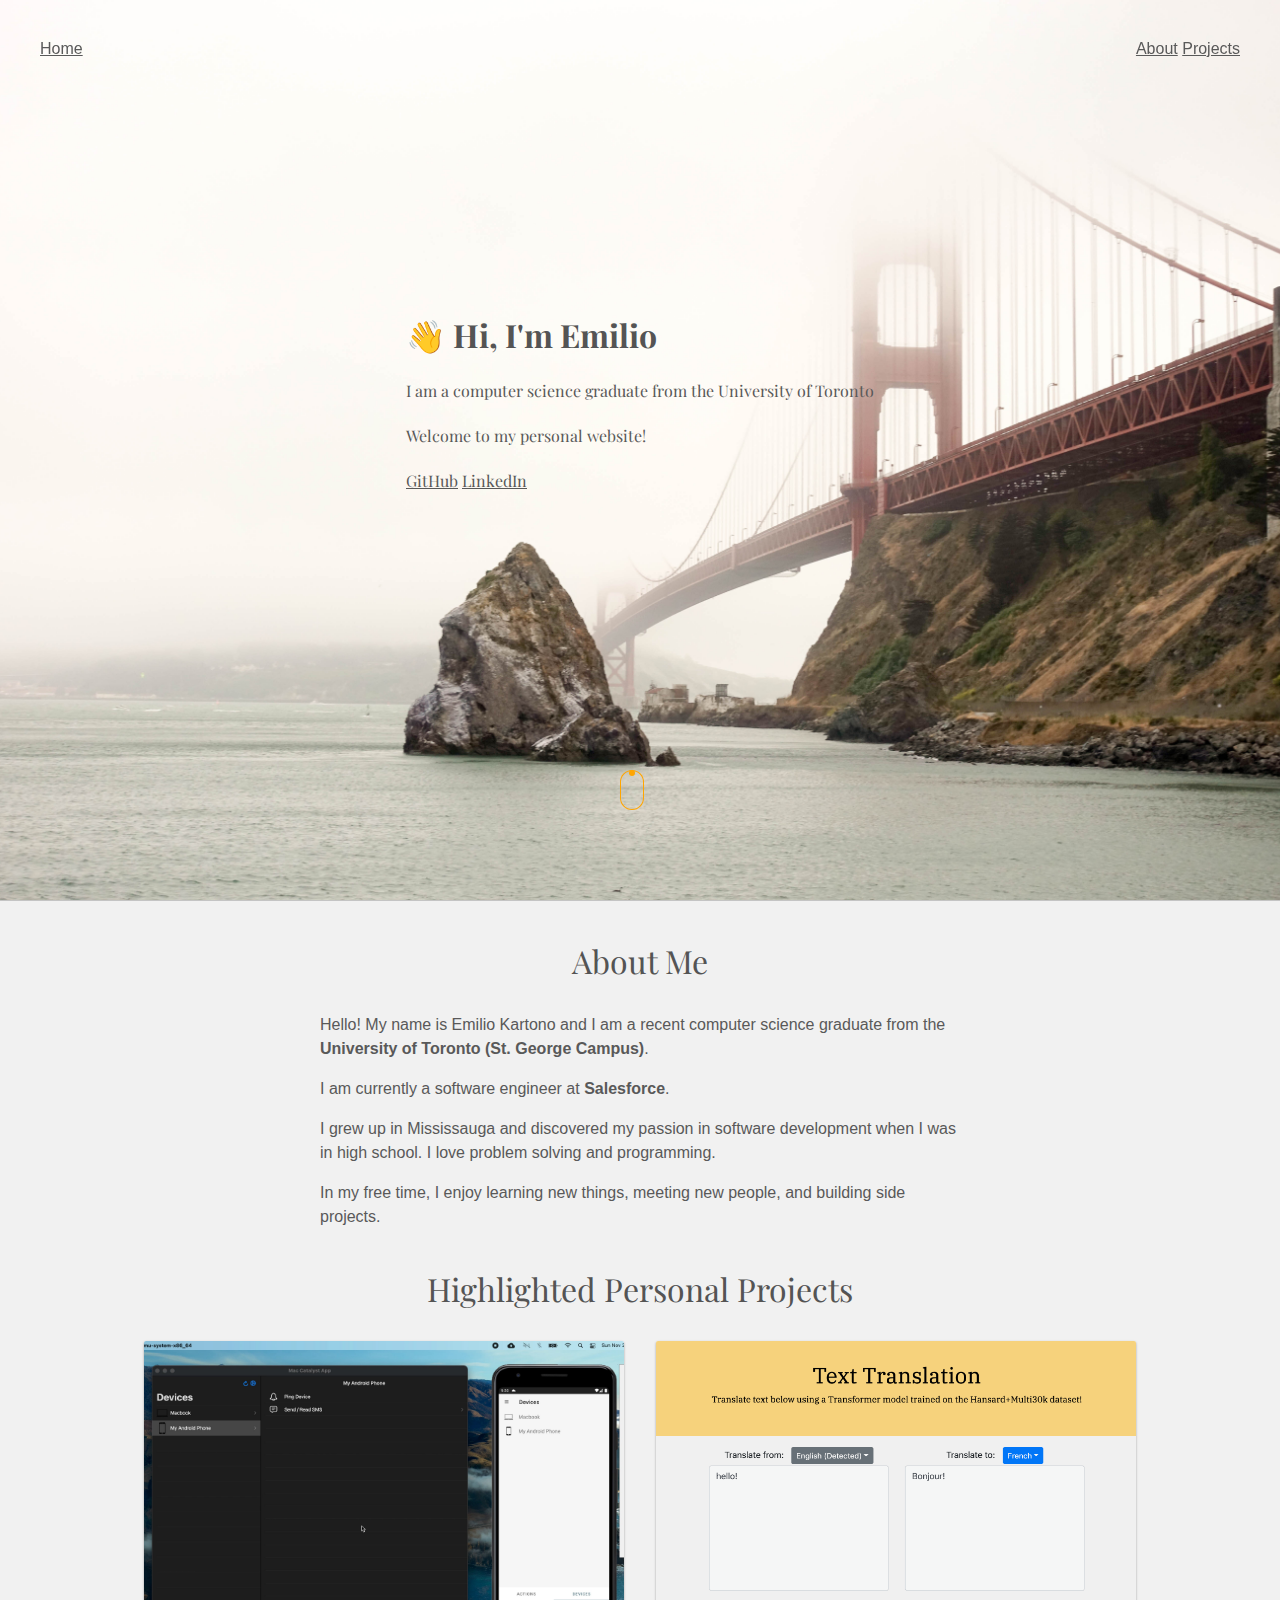
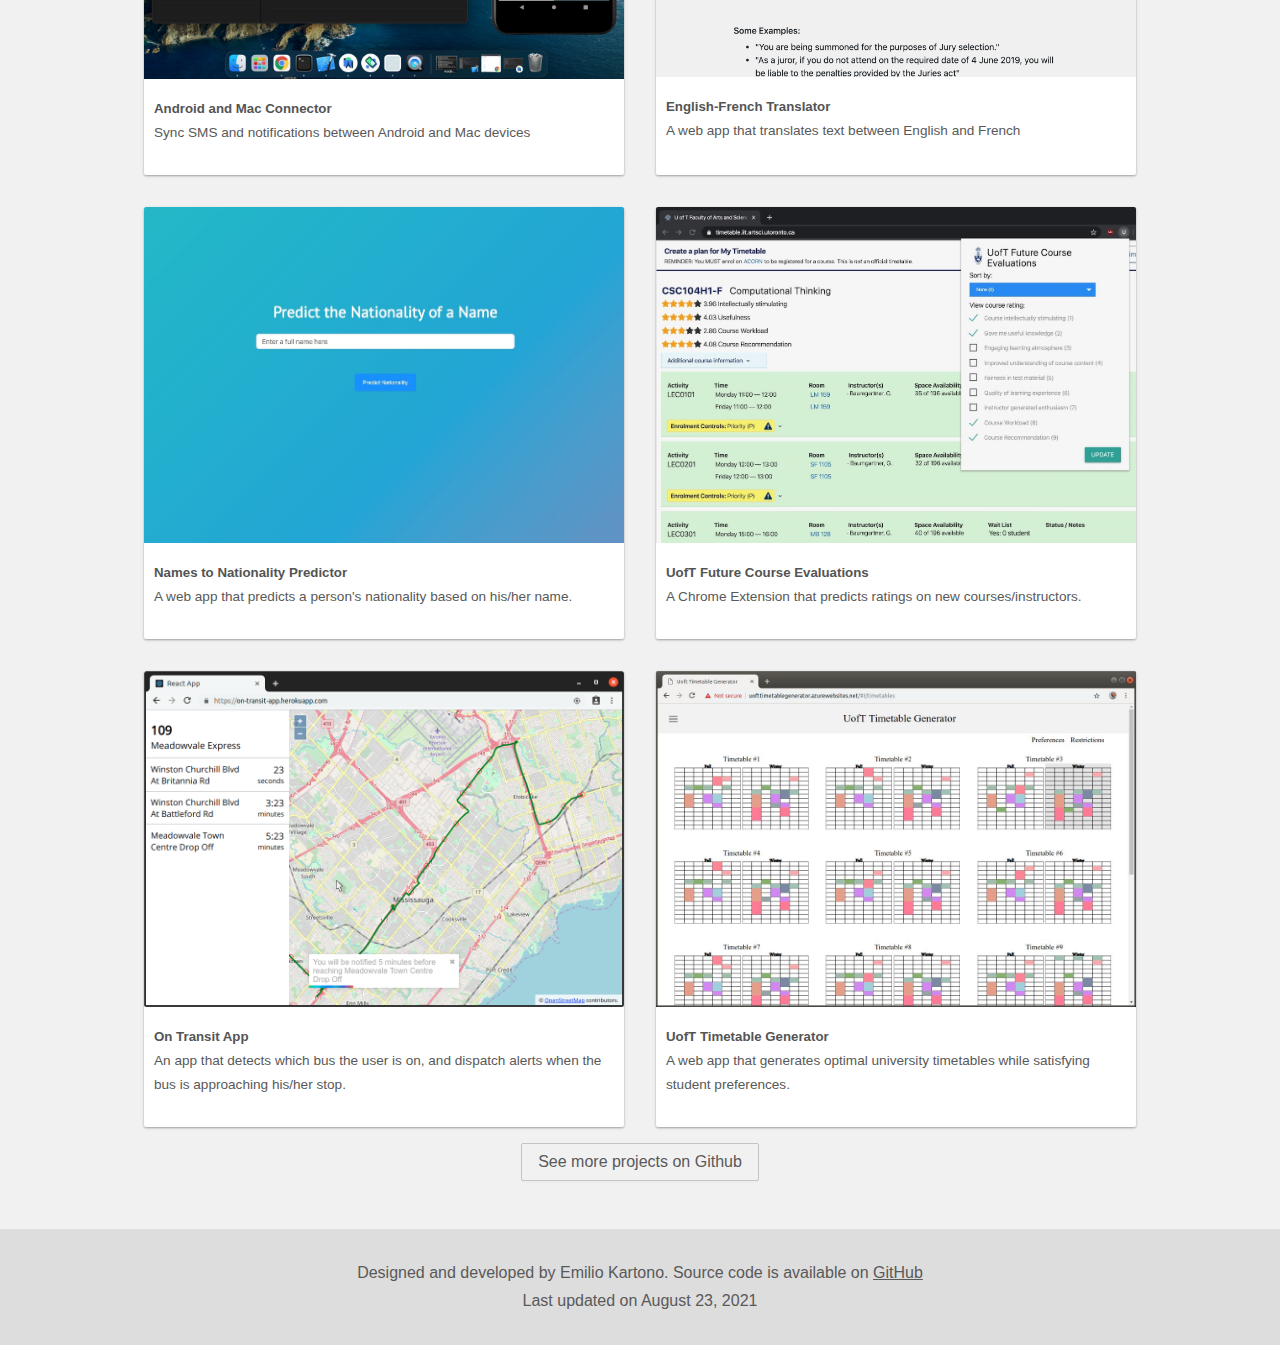
==== src/index.html @ 2633728e "feat: initial commit" ====
<!DOCTYPE html>
<html lang="en">

<head>
  <meta charset="utf-8" />
  <meta http-equiv="X-UA-Compatible" content="IE=edge">
  <meta name="viewport" content="width=device-width, initial-scale=1.0">
  <meta name="robots" content="noindex">

  <link rel="stylesheet" type="text/css" href="common/styles.css">
  <link rel="stylesheet" type="text/css" href="styles.css">

  <link href="https://fonts.googleapis.com/css?family=Playfair+Display:400,700&display=swap" rel="stylesheet">

  <title>Emilio Kartono's Portfolio</title>
</head>

<body>
  <div class="global-header">
    <div class="global-header__contents">
      <a id="global-header__home-button" href="#">Home</a>
      <div>
        <a id="global-header__about-button" href="#about">About</a>
        <a id="global-header__projects-button" href="#projects">Projects</a>
      </div>
    </div>
  </div>
  <div id='intro' class='intro'>
    <div id='intro__content' class='intro__content'>
      <h1>👋 Hi, I'm Emilio</h1>
      <p>I am a computer science graduate from the University of Toronto</p>
      <p>Welcome to my personal website!</p>
      <div>
        <a href="https://github.com/EKarton">GitHub</a>
        <a href="https://linkedin.com/in/emiliokartono">LinkedIn</a>
      </div>
    </div>
    <a id="scroll-button" class="scroll-icon" href="#about"></a>
  </div>

  <div id="about" class="section section--about-me">
    <h1 class="section__title">About Me</h1>
    <p>
      Hello! My name is Emilio Kartono and I am a recent computer science graduate from the <b> University of
        Toronto
        (St. George Campus)</b>.
    </p>
    <p>I am currently a software engineer at <b>Salesforce</b>.</p>
    <p>
      I grew up in Mississauga and discovered my passion in software development when I was in high school. I love
      problem solving and programming.
    </p>
    <p>
      In my free time, I enjoy learning new things, meeting new people, and building side projects.
    </p>
  </div>

  <div id="projects" class="section section--side-projects">
    <h1 class="section__title">Highlighted Personal Projects</h1>
    <div class="side-projects">
      <a class="side-project" href="https://github.com/EKarton/Android-Mac-Connector"
        title="Android Mac Connector project">
        <img class="side-project__image" src="assets/images/android-mac-connector-demo.jpeg" />
        <div class="side-project__captions">
          <h5 class="side-project__title">Android and Mac Connector</h5>
          <p class="side-project__description">Sync SMS and notifications between Android and Mac devices</p>
        </div>
      </a>

      <a class="side-project" href="https://github.com/EKarton/English-French-Translator"
        title="English French Translator project">
        <img class="side-project__image" src="assets/images/english-french-translator.png" />
        <div class="side-project__captions">
          <h5 class="side-project__title">English-French Translator</h5>
          <p class="side-project__description">A web app that translates text between English and French</p>
        </div>
      </a>

      <a class="side-project" href="https://github.com/EKarton/Names-To-Nationality-Predictor"
        title="Names to Nationality Predictor">
        <img class="side-project__image" src="assets/images/names-to-nationality-predicter.jpeg" />
        <div class="side-project__captions">
          <h5 class="side-project__title">Names to Nationality Predictor</h5>
          <p class="side-project__description">
            A web app that predicts a person's nationality based on his/her name.
          </p>
        </div>
      </a>

      <a class="side-project" href="https://github.com/EKarton/UofT-Future-Course-Evaluations"
        title="UofT Future Course Evaluations">
        <img class="side-project__image" src="assets/images/uoft-future-course-eval.jpg" />
        <div class="side-project__captions">
          <h5 class="side-project__title">UofT Future Course Evaluations</h5>
          <p class="side-project__description">
            A Chrome Extension that predicts ratings on new courses/instructors.
          </p>
        </div>
      </a>

      <a class="side-project" href="https://github.com/EKarton/On-Transit-App" title="On Transit App">
        <img class="side-project__image" src="assets/images/on-transit-app-icon.png" />
        <div class="side-project__captions">
          <h5 class="side-project__title">On Transit App</h5>
          <p class="side-project__description">
            An app that detects which bus the user is on, and dispatch alerts when the bus is approaching
            his/her stop.
          </p>
        </div>
      </a>

      <a class="side-project" href="https://github.com/EKarton/UofT-Timetable-Generator"
        title="UofT Timetable Generator">
        <img class=" side-project__image" src="assets/images/uoft-timetable-icon.jpg" />
        <div class="side-project__captions">
          <h5 class="side-project__title">UofT Timetable Generator</h5>
          <p class="side-project__description">
            A web app that generates optimal university timetables while satisfying student preferences.
          </p>
        </div>
      </a>
    </div>

    <a class="button" href="https://github.com/EKarton">See more projects on Github</a>
  </div>

  <footer id='footer'>
    <p>
      Designed and developed by Emilio Kartono. Source code is available on
      <a href="https://github.com/EKarton/ekarton.github.io" title="Webpage source code">GitHub</a>
    </p>
    <p>Last updated on August 23, 2021</p>
  </footer>

  <!-- Import all JS files here (for faster load times) -->
  <script src="main.js"></script>

</body>

</html>
---- src/common/styles.css ----
html, body {
  width: 100%;
  height: 100%;
}

body {
  font-family: sans-serif;
  margin: 0;
  background-color: #f1f1f1;
}

h1, h2, h3, h4, h5, h6 {
  color: #545454;
  margin: 0;
  display: inline-block;
}

p, li, a {
  color: #595959;
  margin: 0;
}
---- src/styles.css ----
.global-header {
  position: fixed;
  width: 100vw;
  z-index: 9999;
}

.global-header__contents {
  display: flex;
  justify-content: space-between;
  background-color: transparent;
  padding: 2.5rem 2.5rem 2.5rem 2.5rem;
  transition: all 100ms ease-in-out;
}

.global-header__contents--minimized {
  background-color: white;
  padding-top: 1rem;
  padding-bottom: 1rem;
  box-shadow: 0 2px 4px #f0f1f2;
}

.intro {
  width: 100vw;
  height: 100vh;
  border-bottom: 1px solid #c4c4c4;
  display: flex;
  align-items: center;
  justify-content: center;
  background: url("assets/images/background-3.jpg");
  background-repeat: no-repeat;
  background-size: cover;
  background-position: center;
}

.intro__content {
  display: flex;
  flex-direction: column;
  justify-content: space-between;
  font-family: 'Playfair Display', serif;
  margin-bottom: 4.5rem;
}

.intro__content>* {
  margin-bottom: 1.5rem;
}

.scroll-icon {
  width: 1.5rem;
  height: 2.5rem;
  margin-left: -20px;
  box-shadow: inset 0 0 0 1px orange;
  border-radius: 25px;
  bottom: 10%;
  background-color: transparent;
  border: none;
  position: absolute;
  left: 50%;
}

.scroll-icon:before {
  position: absolute;
  left: 50%;
  content: '';
  width: 6px;
  height: 6px;
  background: orange;
  margin-left: -3px;
  top: 0px;
  border-radius: 4px;
  -webkit-animation-duration: 1.5s;
  animation-duration: 1.5s;
  -webkit-animation-iteration-count: infinite;
  animation-iteration-count: infinite;
  -webkit-animation-name: scroll;
  animation-name: scroll;
}

.scroll-icon:hover {
  background-color: rgba(115, 113, 113, 0.65);
  -webkit-transition: all 200ms ease-in;
  -webkit-transform: scale(1.1);
  -ms-transition: all 200ms ease-in;
  -ms-transform: scale(1.1);
  -moz-transition: all 200ms ease-in;
  -moz-transform: scale(1.1);
  transform: scale(1.1, 1.1);
}

@-webkit-keyframes scroll {
  0% {
    opacity: 1;
  }
  100% {
    opacity: 0;
    -webkit-transform: translateY(40px);
    transform: translateY(40px);
  }
}

@keyframes scroll {
  0% {
    opacity: 1;
  }
  100% {
    opacity: 0;
    -webkit-transform: translateY(40px);
    transform: translateY(40px);
  }
}

.section {
  margin-left: auto;
  margin-right: auto;
  line-height: 1.5rem;
  gap: 1rem;
  display: flex;
  flex-direction: column;
}

.section--about-me {
  max-width: 40rem;
}

.section--side-projects {
  max-width: 100rem;
  align-items: center;
}

.section__title {
  text-align: center;
  padding: 3rem 0 1.5rem 0;
  font-weight: 100;
  font-family: 'Playfair Display', serif;
}

.side-projects {
  display: flex;
  flex-direction: row;
  gap: 2rem;
  align-items: stretch;
  justify-content: center;
  flex-wrap: wrap;
}

.side-project {
  align-self: stretch;
  max-width: 30rem;
  width: 100%;
  border-width: 0px;
  border-color: #c4c4c4;
  border-style: solid;
  border-radius: 2px;
  box-shadow: 0 1px 3px rgb(0 0 0 / 12%), 0 1px 2px rgb(0 0 0 / 24%);
  transition: all 0.3s cubic-bezier(.25, .8, .25, 1);
  background-color: #ffffff;
  text-decoration: none;
}

.side-project:hover {
  box-shadow: 0 14px 28px rgba(0, 0, 0, 0.25), 0 10px 10px rgba(0, 0, 0, 0.22);
}

.side-project__image {
  width: 100%;
  border-top-left-radius: 2px;
  border-top-right-radius: 2px;
}

.side-project__captions {
  padding: 10px 10px 30px 10px;
}

.side-project__description {
  font-size: 0.85rem;
}

.button {
  padding: 0.375rem 1rem;
  text-decoration: none;
  border: 1px solid #c4c4c4;
  border-radius: 2px;
  box-shadow: 0 2px #00000004;
}

.button:hover {
  color: orange;
  border-color: orange;
  background: #fff;
}

#footer {
  margin-top: 3rem;
  text-align: center;
  padding-top: 35px;
  padding-bottom: 25px;
  background-color: #dddddd;
}

#footer>p {
  padding-bottom: 10px;
}
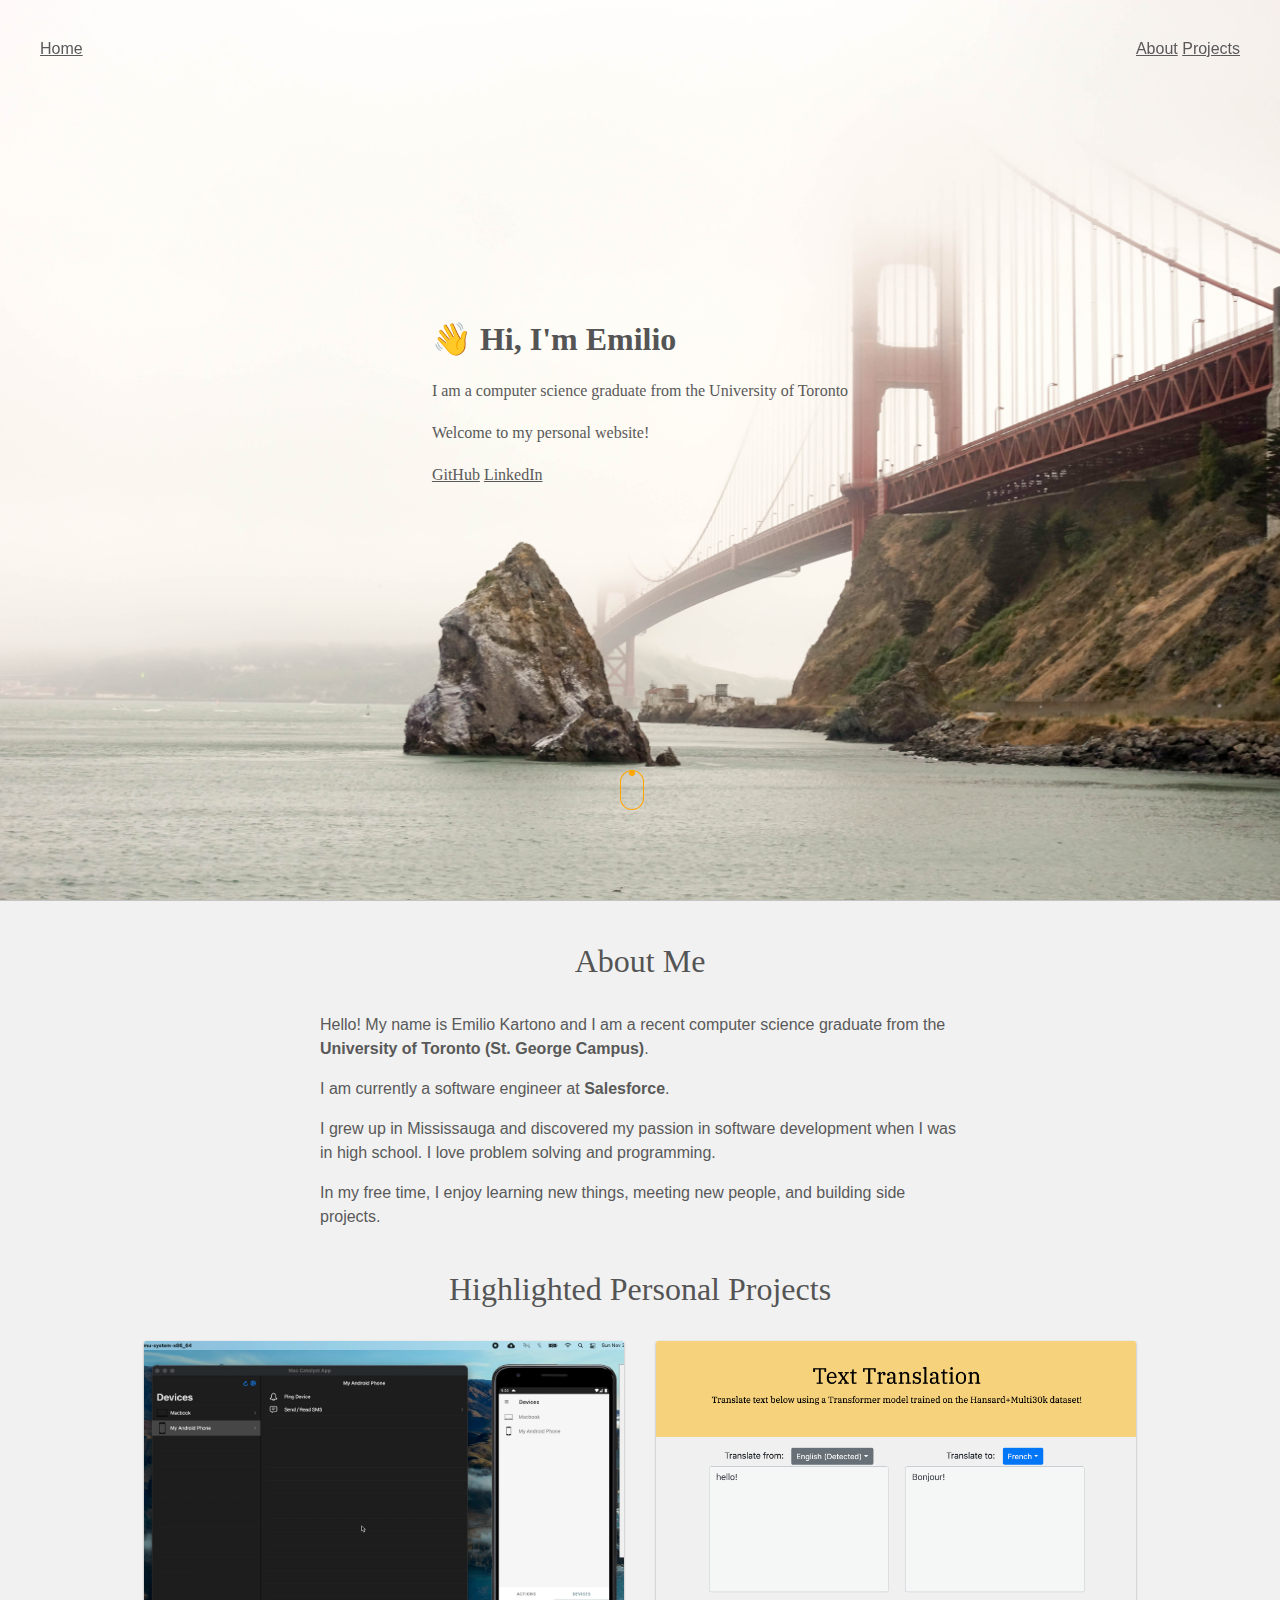
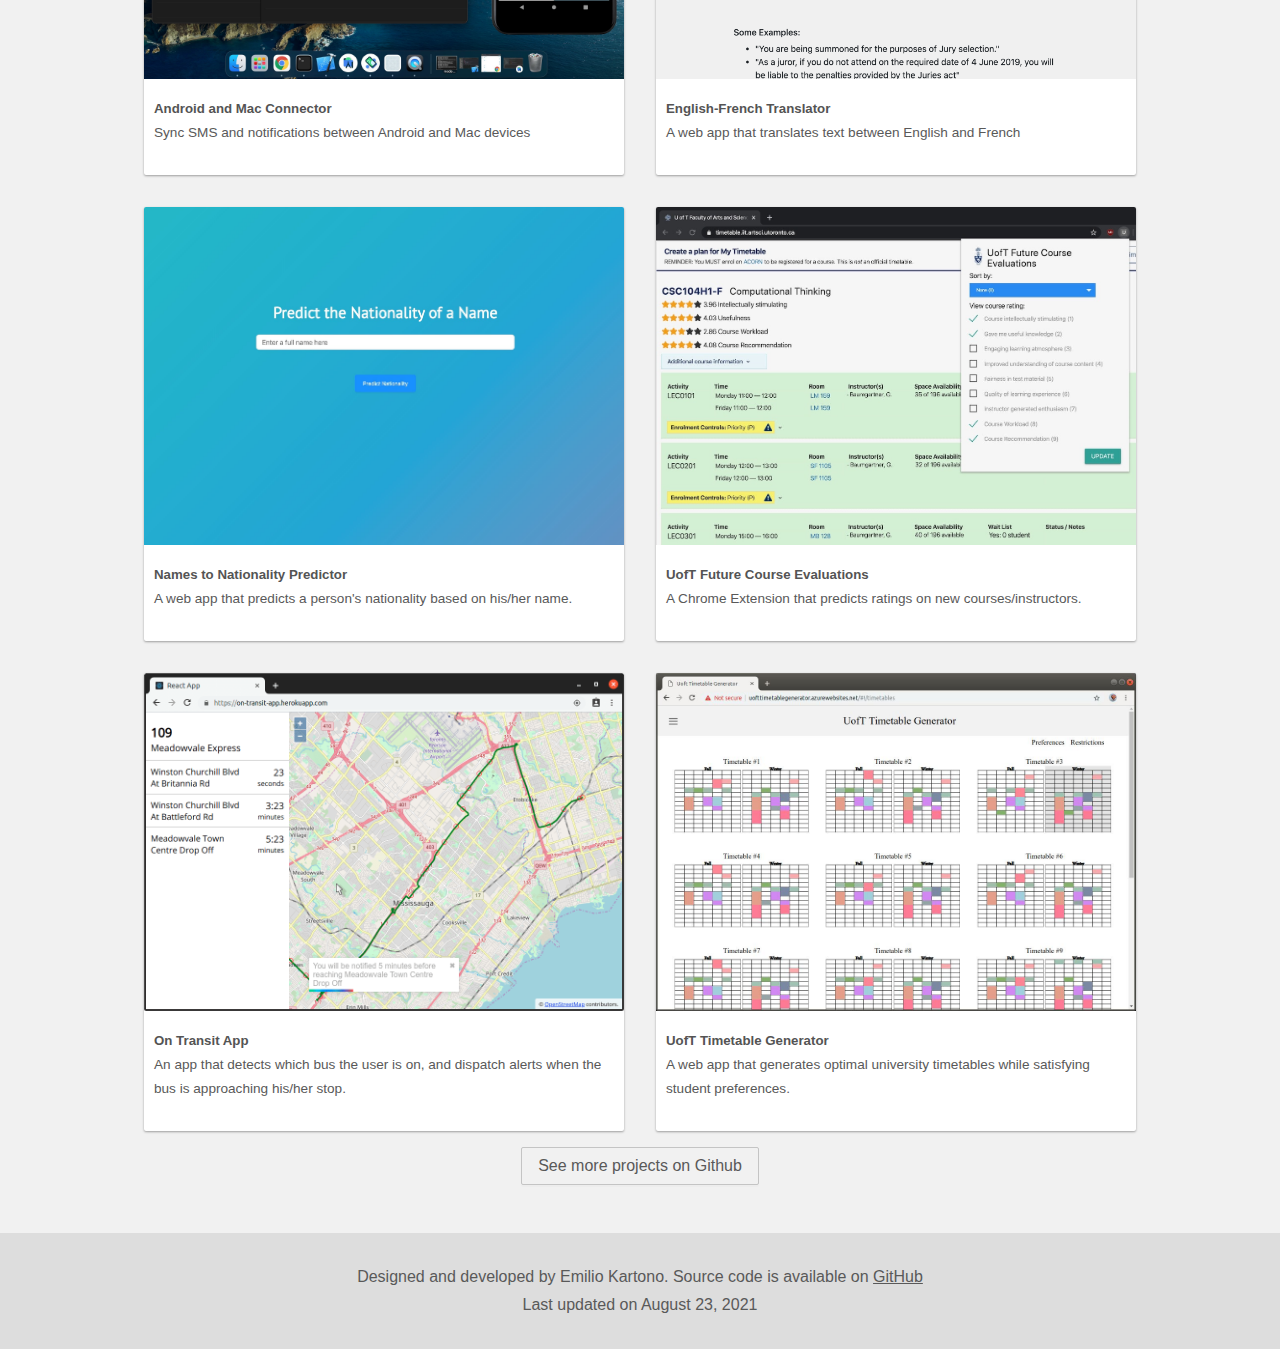
==== commit 9b62ce2a: "chore: optimize images" ====
--- a/src/index.html
+++ b/src/index.html
@@ -2,15 +2,14 @@
 <html lang="en">
 
 <head>
-  <meta charset="utf-8" />
-  <meta http-equiv="X-UA-Compatible" content="IE=edge">
+  <meta charset="utf-8">
   <meta name="viewport" content="width=device-width, initial-scale=1.0">
   <meta name="robots" content="noindex">
 
   <link rel="stylesheet" type="text/css" href="common/styles.css">
   <link rel="stylesheet" type="text/css" href="styles.css">
 
-  <link href="https://fonts.googleapis.com/css?family=Playfair+Display:400,700&display=swap" rel="stylesheet">
+  <!-- <link href="https://fonts.googleapis.com/css?family=Playfair+Display:400,700&display=swap" rel="stylesheet"> -->
 
   <title>Emilio Kartono's Portfolio</title>
 </head>
@@ -18,10 +17,10 @@
 <body>
   <div class="global-header">
     <div class="global-header__contents">
-      <a id="global-header__home-button" href="#">Home</a>
+      <a id="global-header__home-button" href="#" title="Go back to home">Home</a>
       <div>
-        <a id="global-header__about-button" href="#about">About</a>
-        <a id="global-header__projects-button" href="#projects">Projects</a>
+        <a id="global-header__about-button" href="#about" title="See about section">About</a>
+        <a id="global-header__projects-button" href="#projects" title="See projects section">Projects</a>
       </div>
     </div>
   </div>
@@ -35,7 +34,7 @@
         <a href="https://linkedin.com/in/emiliokartono">LinkedIn</a>
       </div>
     </div>
-    <a id="scroll-button" class="scroll-icon" href="#about"></a>
+    <a id="scroll-button" class="scroll-icon" href="#about" title="Go to about section"></a>
   </div>
 
   <div id="about" class="section section--about-me">
@@ -60,7 +59,8 @@
     <div class="side-projects">
       <a class="side-project" href="https://github.com/EKarton/Android-Mac-Connector"
         title="Android Mac Connector project">
-        <img class="side-project__image" src="assets/images/android-mac-connector-demo.jpeg" />
+        <img class="side-project__image" width="480" height="338" src="assets/images/android-mac-connector-demo.jpeg"
+          title="Android Mac Connector" />
         <div class="side-project__captions">
           <h5 class="side-project__title">Android and Mac Connector</h5>
           <p class="side-project__description">Sync SMS and notifications between Android and Mac devices</p>
@@ -69,8 +69,9 @@
 
       <a class="side-project" href="https://github.com/EKarton/English-French-Translator"
         title="English French Translator project">
-        <img class="side-project__image" src="assets/images/english-french-translator.png" />
-        <div class="side-project__captions">
+        <img class="side-project__image" width="480" height="338" src="assets/images/english-french-translator.png"
+          title="English French translator" />
+        <div class=" side-project__captions">
           <h5 class="side-project__title">English-French Translator</h5>
           <p class="side-project__description">A web app that translates text between English and French</p>
         </div>
@@ -78,7 +79,8 @@
 
       <a class="side-project" href="https://github.com/EKarton/Names-To-Nationality-Predictor"
         title="Names to Nationality Predictor">
-        <img class="side-project__image" src="assets/images/names-to-nationality-predicter.jpeg" />
+        <img class="side-project__image" width="480" height="338"
+          src="assets/images/names-to-nationality-predicter.jpeg" title="Names to nationality predicter" />
         <div class="side-project__captions">
           <h5 class="side-project__title">Names to Nationality Predictor</h5>
           <p class="side-project__description">
@@ -89,7 +91,8 @@
 
       <a class="side-project" href="https://github.com/EKarton/UofT-Future-Course-Evaluations"
         title="UofT Future Course Evaluations">
-        <img class="side-project__image" src="assets/images/uoft-future-course-eval.jpg" />
+        <img class="side-project__image" width="480" height="338" src="assets/images/uoft-future-course-eval.jpg"
+          title="UofT Future Course Evaluations" />
         <div class="side-project__captions">
           <h5 class="side-project__title">UofT Future Course Evaluations</h5>
           <p class="side-project__description">
@@ -99,7 +102,8 @@
       </a>
 
       <a class="side-project" href="https://github.com/EKarton/On-Transit-App" title="On Transit App">
-        <img class="side-project__image" src="assets/images/on-transit-app-icon.png" />
+        <img class="side-project__image" width="480" height="338" src="assets/images/on-transit-app-icon.png"
+          title="On Transit App" />
         <div class="side-project__captions">
           <h5 class="side-project__title">On Transit App</h5>
           <p class="side-project__description">
@@ -111,7 +115,8 @@
 
       <a class="side-project" href="https://github.com/EKarton/UofT-Timetable-Generator"
         title="UofT Timetable Generator">
-        <img class=" side-project__image" src="assets/images/uoft-timetable-icon.jpg" />
+        <img class=" side-project__image" width="480" height="338" src="assets/images/uoft-timetable-icon.jpg"
+          title="UofT Timetable Generator" />
         <div class="side-project__captions">
           <h5 class="side-project__title">UofT Timetable Generator</h5>
           <p class="side-project__description">
--- a/src/styles.css
+++ b/src/styles.css
@@ -143,7 +143,6 @@
 }
 
 .side-project {
-  align-self: stretch;
   max-width: 30rem;
   width: 100%;
   border-width: 0px;
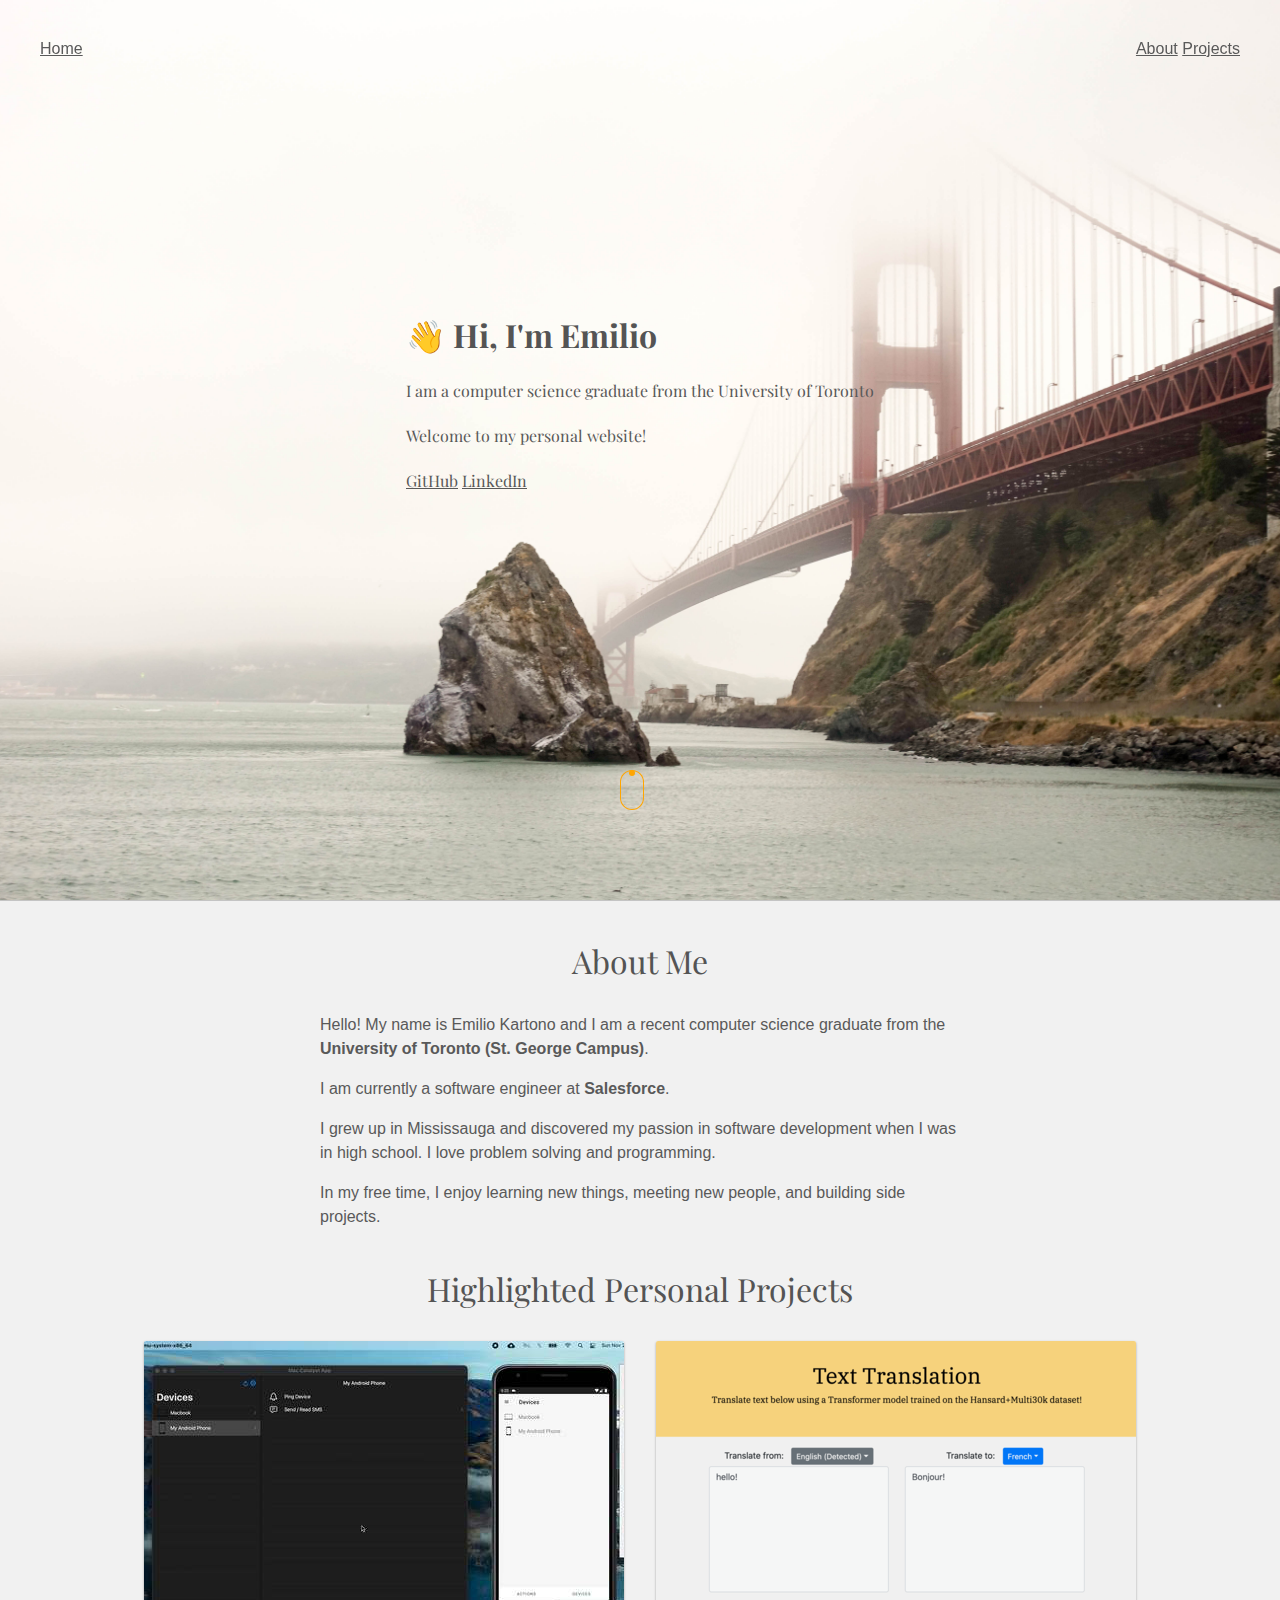
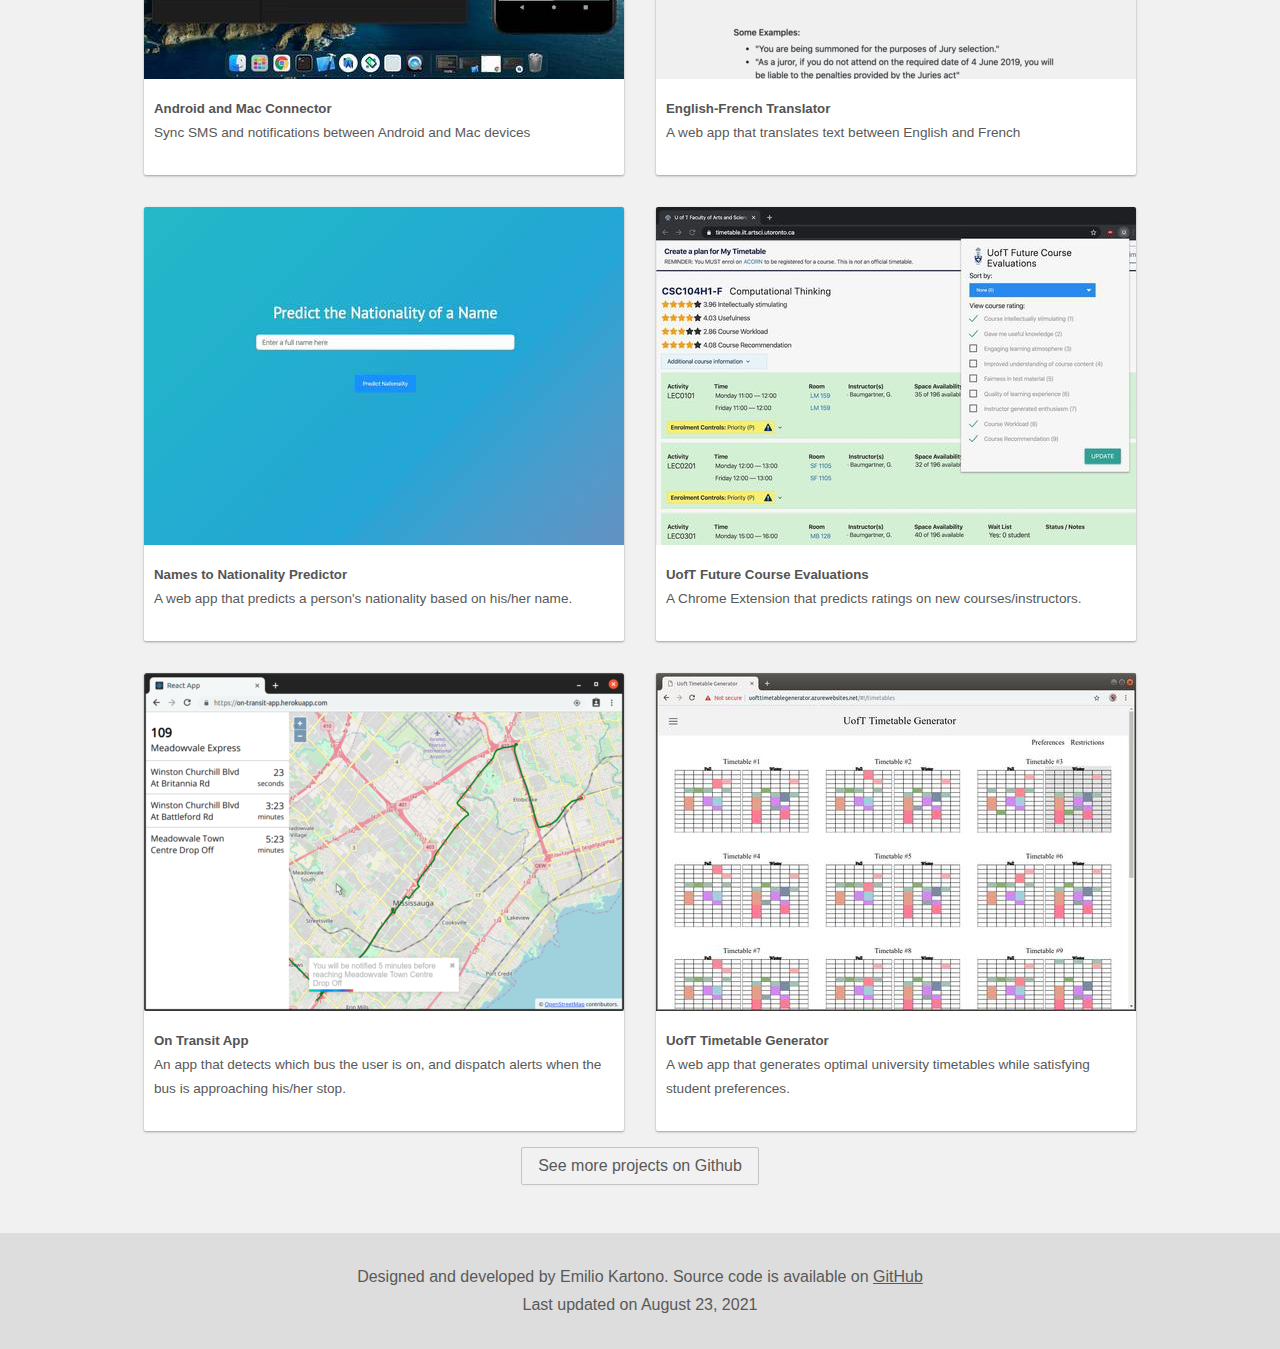
==== commit 330eacbe: "fix: optimized images even more" ====
--- a/src/index.html
+++ b/src/index.html
@@ -9,7 +9,8 @@
   <link rel="stylesheet" type="text/css" href="common/styles.css">
   <link rel="stylesheet" type="text/css" href="styles.css">
 
-  <!-- <link href="https://fonts.googleapis.com/css?family=Playfair+Display:400,700&display=swap" rel="stylesheet"> -->
+  <link href="https://fonts.googleapis.com/css?family=Playfair+Display:400,700&display=swap" rel="stylesheet"
+    rel="preload" as="style">
 
   <title>Emilio Kartono's Portfolio</title>
 </head>
@@ -59,7 +60,7 @@
     <div class="side-projects">
       <a class="side-project" href="https://github.com/EKarton/Android-Mac-Connector"
         title="Android Mac Connector project">
-        <img class="side-project__image" width="480" height="338" src="assets/images/android-mac-connector-demo.jpeg"
+        <img class="side-project__image" width="480" height="338" src="assets/images/android-mac-connector-demo.png"
           title="Android Mac Connector" />
         <div class="side-project__captions">
           <h5 class="side-project__title">Android and Mac Connector</h5>
@@ -79,8 +80,8 @@
 
       <a class="side-project" href="https://github.com/EKarton/Names-To-Nationality-Predictor"
         title="Names to Nationality Predictor">
-        <img class="side-project__image" width="480" height="338"
-          src="assets/images/names-to-nationality-predicter.jpeg" title="Names to nationality predicter" />
+        <img class="side-project__image" width="480" height="338" src="assets/images/names-to-nationality-predicter.png"
+          title="Names to nationality predicter" />
         <div class="side-project__captions">
           <h5 class="side-project__title">Names to Nationality Predictor</h5>
           <p class="side-project__description">
@@ -91,7 +92,7 @@
 
       <a class="side-project" href="https://github.com/EKarton/UofT-Future-Course-Evaluations"
         title="UofT Future Course Evaluations">
-        <img class="side-project__image" width="480" height="338" src="assets/images/uoft-future-course-eval.jpg"
+        <img class="side-project__image" width="480" height="338" src="assets/images/uoft-future-course-eval.png"
           title="UofT Future Course Evaluations" />
         <div class="side-project__captions">
           <h5 class="side-project__title">UofT Future Course Evaluations</h5>
@@ -115,7 +116,7 @@
 
       <a class="side-project" href="https://github.com/EKarton/UofT-Timetable-Generator"
         title="UofT Timetable Generator">
-        <img class=" side-project__image" width="480" height="338" src="assets/images/uoft-timetable-icon.jpg"
+        <img class=" side-project__image" width="480" height="338" src="assets/images/uoft-timetable-icon.png"
           title="UofT Timetable Generator" />
         <div class="side-project__captions">
           <h5 class="side-project__title">UofT Timetable Generator</h5>
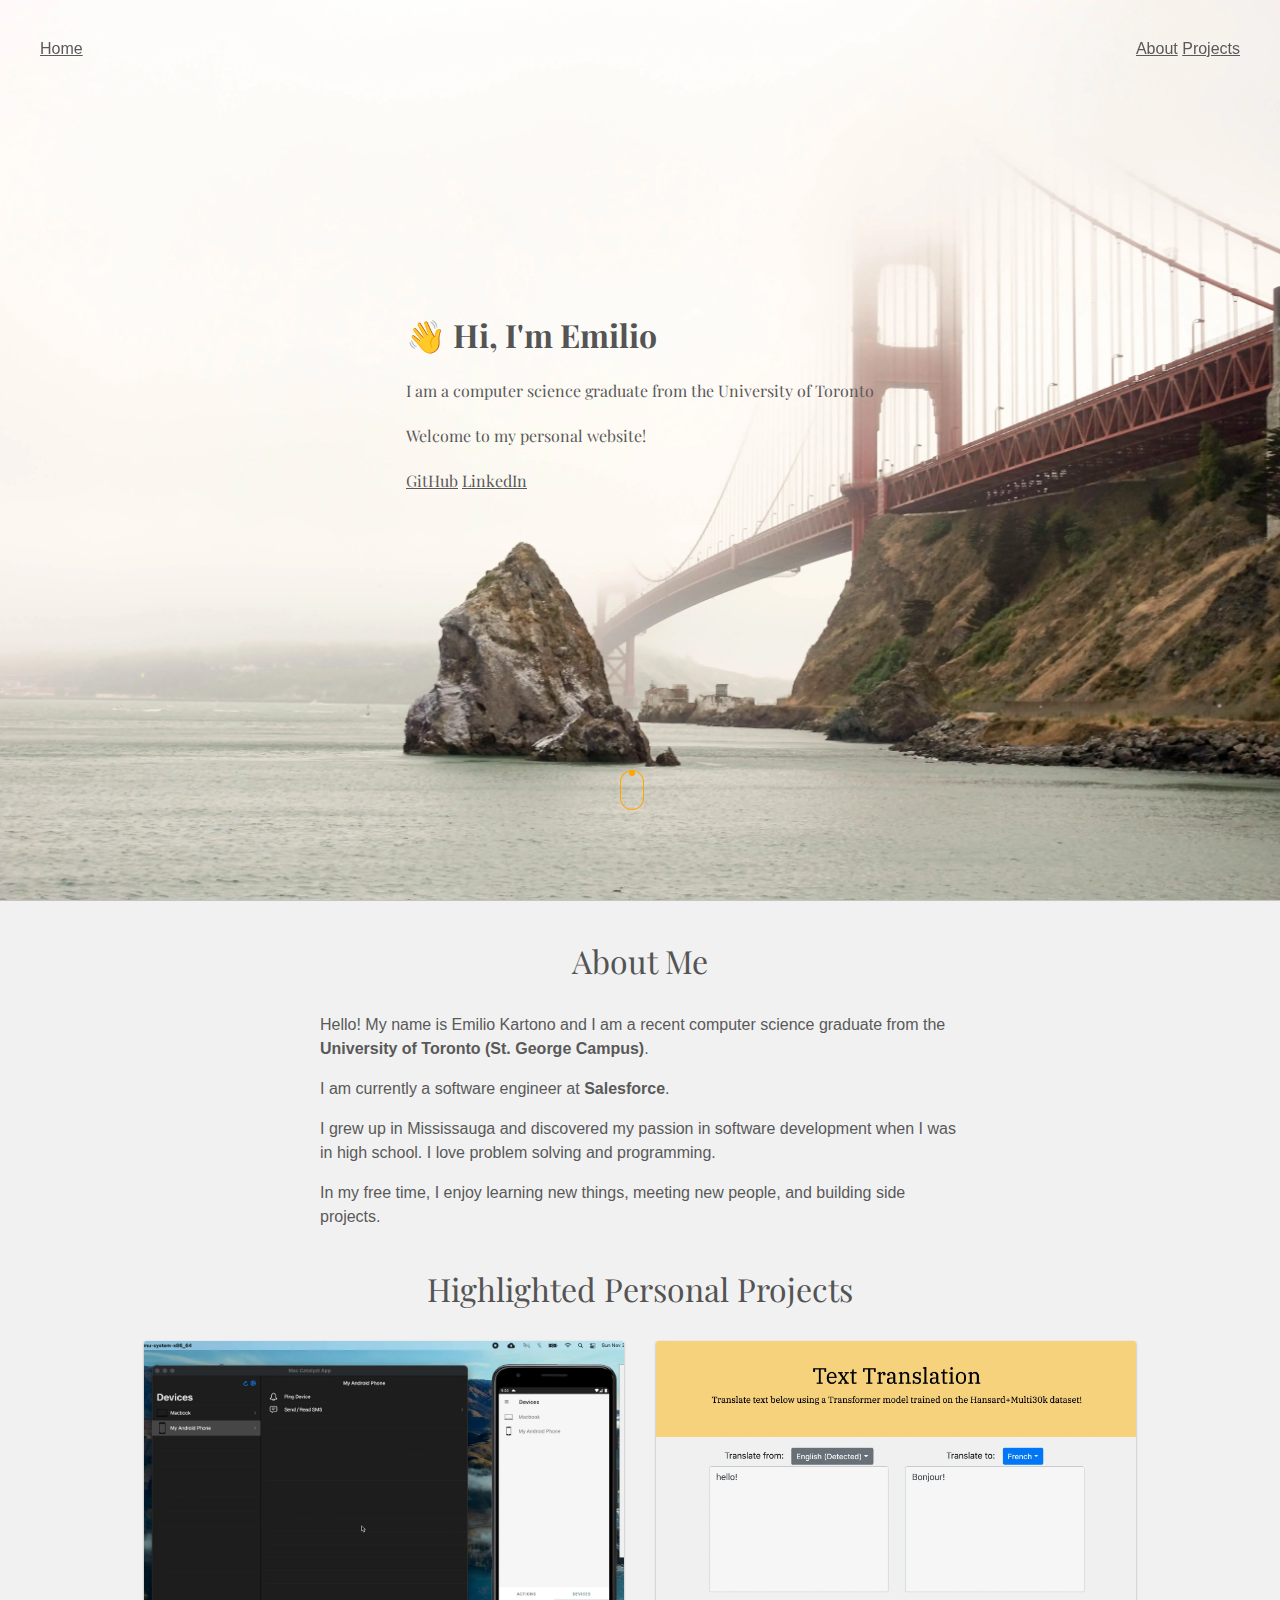
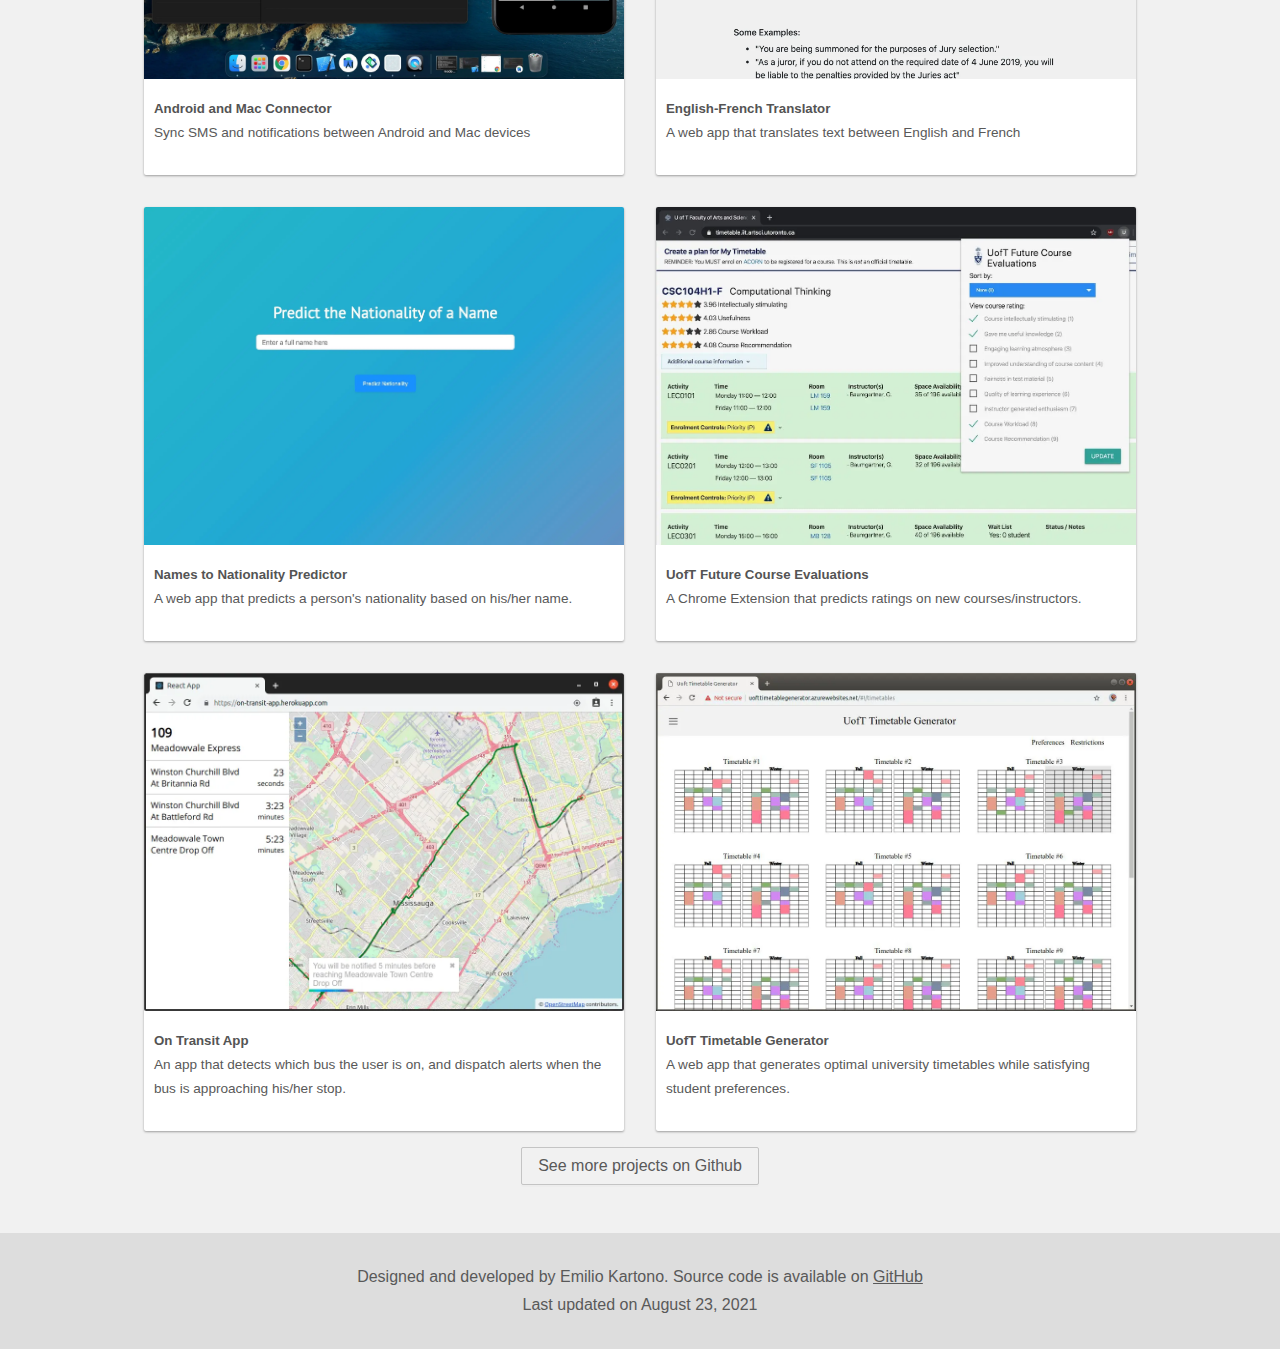
==== commit 663a7129: "fix: optimized images even more" ====
--- a/src/index.html
+++ b/src/index.html
@@ -13,6 +13,8 @@
     rel="preload" as="style">
 
   <title>Emilio Kartono's Portfolio</title>
+  <meta name="description"
+    content="A website containing a portfolio of my projects, made in Vanilla JS without any frameworks">
 </head>
 
 <body>
@@ -60,7 +62,7 @@
     <div class="side-projects">
       <a class="side-project" href="https://github.com/EKarton/Android-Mac-Connector"
         title="Android Mac Connector project">
-        <img class="side-project__image" width="480" height="338" src="assets/images/android-mac-connector-demo.png"
+        <img class="side-project__image" width="480" height="338" src="assets/images/optimized/android-mac-connector-demo.webp"
           title="Android Mac Connector" />
         <div class="side-project__captions">
           <h5 class="side-project__title">Android and Mac Connector</h5>
@@ -70,7 +72,7 @@
 
       <a class="side-project" href="https://github.com/EKarton/English-French-Translator"
         title="English French Translator project">
-        <img class="side-project__image" width="480" height="338" src="assets/images/english-french-translator.png"
+        <img class="side-project__image" width="480" height="338" src="assets/images/optimized/english-french-translator.webp"
           title="English French translator" />
         <div class=" side-project__captions">
           <h5 class="side-project__title">English-French Translator</h5>
@@ -80,7 +82,7 @@
 
       <a class="side-project" href="https://github.com/EKarton/Names-To-Nationality-Predictor"
         title="Names to Nationality Predictor">
-        <img class="side-project__image" width="480" height="338" src="assets/images/names-to-nationality-predicter.png"
+        <img class="side-project__image" width="480" height="338" src="assets/images/optimized/names-to-nationality-predicter.webp"
           title="Names to nationality predicter" />
         <div class="side-project__captions">
           <h5 class="side-project__title">Names to Nationality Predictor</h5>
@@ -92,7 +94,7 @@
 
       <a class="side-project" href="https://github.com/EKarton/UofT-Future-Course-Evaluations"
         title="UofT Future Course Evaluations">
-        <img class="side-project__image" width="480" height="338" src="assets/images/uoft-future-course-eval.png"
+        <img class="side-project__image" width="480" height="338" src="assets/images/optimized/uoft-future-course-eval.webp"
           title="UofT Future Course Evaluations" />
         <div class="side-project__captions">
           <h5 class="side-project__title">UofT Future Course Evaluations</h5>
@@ -103,7 +105,7 @@
       </a>
 
       <a class="side-project" href="https://github.com/EKarton/On-Transit-App" title="On Transit App">
-        <img class="side-project__image" width="480" height="338" src="assets/images/on-transit-app-icon.png"
+        <img class="side-project__image" width="480" height="338" src="assets/images/optimized/on-transit-app-icon.webp"
           title="On Transit App" />
         <div class="side-project__captions">
           <h5 class="side-project__title">On Transit App</h5>
@@ -116,7 +118,7 @@
 
       <a class="side-project" href="https://github.com/EKarton/UofT-Timetable-Generator"
         title="UofT Timetable Generator">
-        <img class=" side-project__image" width="480" height="338" src="assets/images/uoft-timetable-icon.png"
+        <img class=" side-project__image" width="480" height="338" src="assets/images/optimized/uoft-timetable-icon.webp"
           title="UofT Timetable Generator" />
         <div class="side-project__captions">
           <h5 class="side-project__title">UofT Timetable Generator</h5>
--- a/src/styles.css
+++ b/src/styles.css
@@ -26,7 +26,7 @@
   display: flex;
   align-items: center;
   justify-content: center;
-  background: url("assets/images/background-3.jpg");
+  background: url("assets/images/optimized/background-3.webp");
   background-repeat: no-repeat;
   background-size: cover;
   background-position: center;
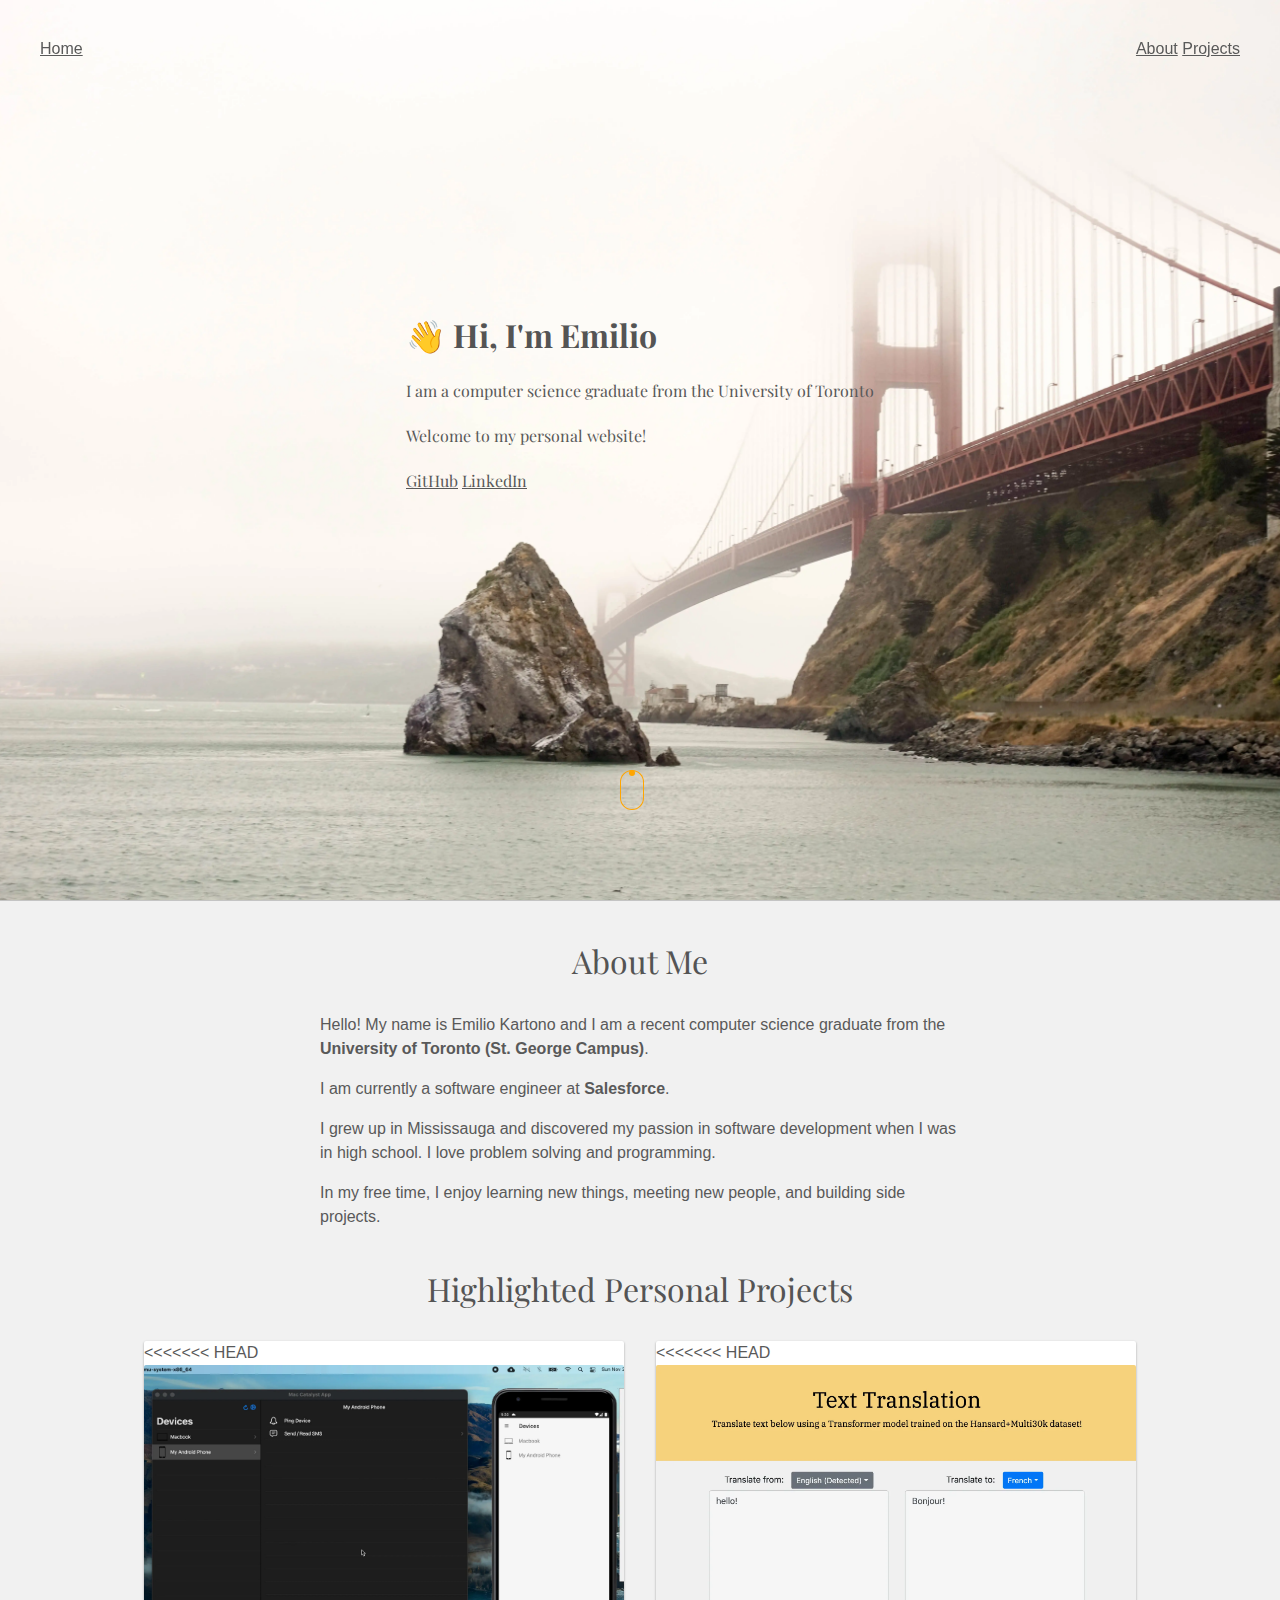
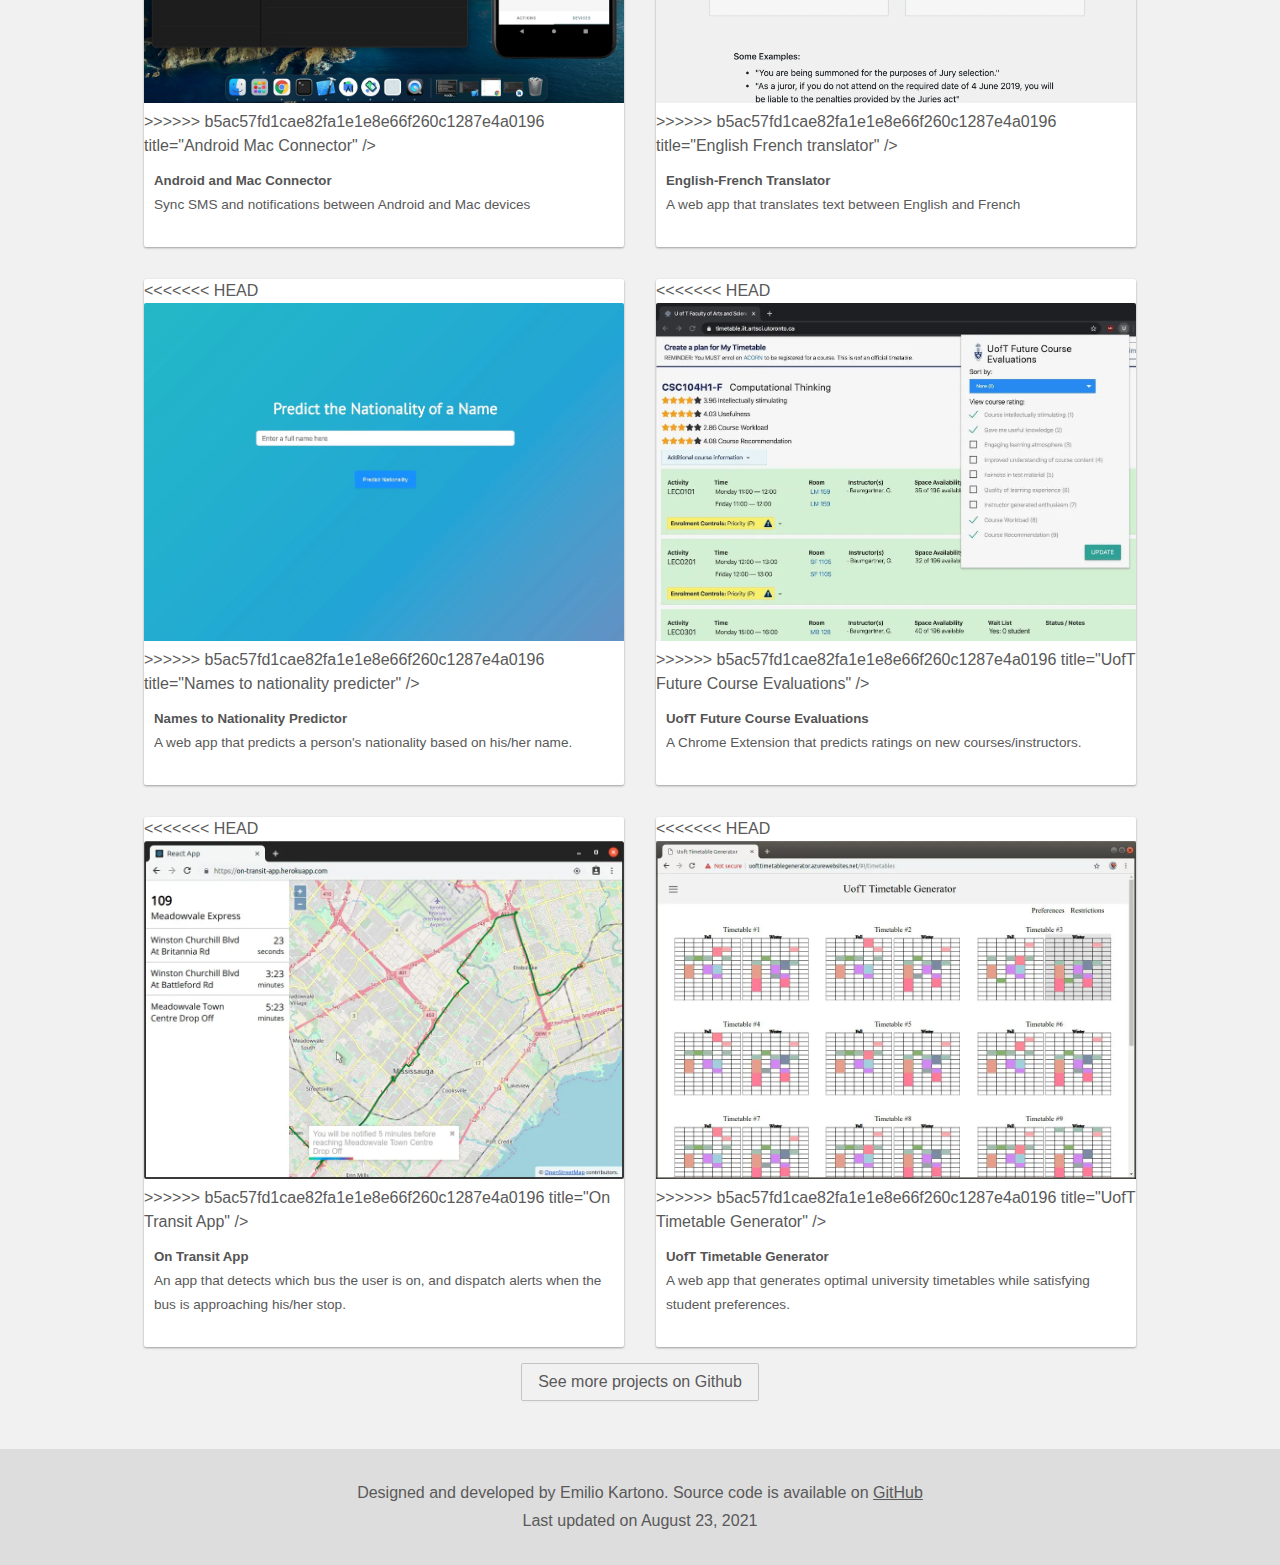
==== commit b456baf4: "fix: fix merge conflict" ====
--- a/src/index.html
+++ b/src/index.html
@@ -62,7 +62,11 @@
     <div class="side-projects">
       <a class="side-project" href="https://github.com/EKarton/Android-Mac-Connector"
         title="Android Mac Connector project">
+<<<<<<< HEAD
         <img class="side-project__image" width="480" height="338" src="assets/images/optimized/android-mac-connector-demo.webp"
+=======
+        <img class="side-project__image" width="480" height="338" src="assets/images/android-mac-connector-demo.png"
+>>>>>>> b5ac57fd1cae82fa1e1e8e66f260c1287e4a0196
           title="Android Mac Connector" />
         <div class="side-project__captions">
           <h5 class="side-project__title">Android and Mac Connector</h5>
@@ -72,7 +76,11 @@
 
       <a class="side-project" href="https://github.com/EKarton/English-French-Translator"
         title="English French Translator project">
+<<<<<<< HEAD
         <img class="side-project__image" width="480" height="338" src="assets/images/optimized/english-french-translator.webp"
+=======
+        <img class="side-project__image" width="480" height="338" src="assets/images/english-french-translator.png"
+>>>>>>> b5ac57fd1cae82fa1e1e8e66f260c1287e4a0196
           title="English French translator" />
         <div class=" side-project__captions">
           <h5 class="side-project__title">English-French Translator</h5>
@@ -82,7 +90,11 @@
 
       <a class="side-project" href="https://github.com/EKarton/Names-To-Nationality-Predictor"
         title="Names to Nationality Predictor">
+<<<<<<< HEAD
         <img class="side-project__image" width="480" height="338" src="assets/images/optimized/names-to-nationality-predicter.webp"
+=======
+        <img class="side-project__image" width="480" height="338" src="assets/images/names-to-nationality-predicter.png"
+>>>>>>> b5ac57fd1cae82fa1e1e8e66f260c1287e4a0196
           title="Names to nationality predicter" />
         <div class="side-project__captions">
           <h5 class="side-project__title">Names to Nationality Predictor</h5>
@@ -94,7 +106,11 @@
 
       <a class="side-project" href="https://github.com/EKarton/UofT-Future-Course-Evaluations"
         title="UofT Future Course Evaluations">
+<<<<<<< HEAD
         <img class="side-project__image" width="480" height="338" src="assets/images/optimized/uoft-future-course-eval.webp"
+=======
+        <img class="side-project__image" width="480" height="338" src="assets/images/uoft-future-course-eval.png"
+>>>>>>> b5ac57fd1cae82fa1e1e8e66f260c1287e4a0196
           title="UofT Future Course Evaluations" />
         <div class="side-project__captions">
           <h5 class="side-project__title">UofT Future Course Evaluations</h5>
@@ -105,7 +121,11 @@
       </a>
 
       <a class="side-project" href="https://github.com/EKarton/On-Transit-App" title="On Transit App">
+<<<<<<< HEAD
         <img class="side-project__image" width="480" height="338" src="assets/images/optimized/on-transit-app-icon.webp"
+=======
+        <img class="side-project__image" width="480" height="338" src="assets/images/on-transit-app-icon.png"
+>>>>>>> b5ac57fd1cae82fa1e1e8e66f260c1287e4a0196
           title="On Transit App" />
         <div class="side-project__captions">
           <h5 class="side-project__title">On Transit App</h5>
@@ -118,7 +138,11 @@
 
       <a class="side-project" href="https://github.com/EKarton/UofT-Timetable-Generator"
         title="UofT Timetable Generator">
+<<<<<<< HEAD
         <img class=" side-project__image" width="480" height="338" src="assets/images/optimized/uoft-timetable-icon.webp"
+=======
+        <img class=" side-project__image" width="480" height="338" src="assets/images/uoft-timetable-icon.png"
+>>>>>>> b5ac57fd1cae82fa1e1e8e66f260c1287e4a0196
           title="UofT Timetable Generator" />
         <div class="side-project__captions">
           <h5 class="side-project__title">UofT Timetable Generator</h5>
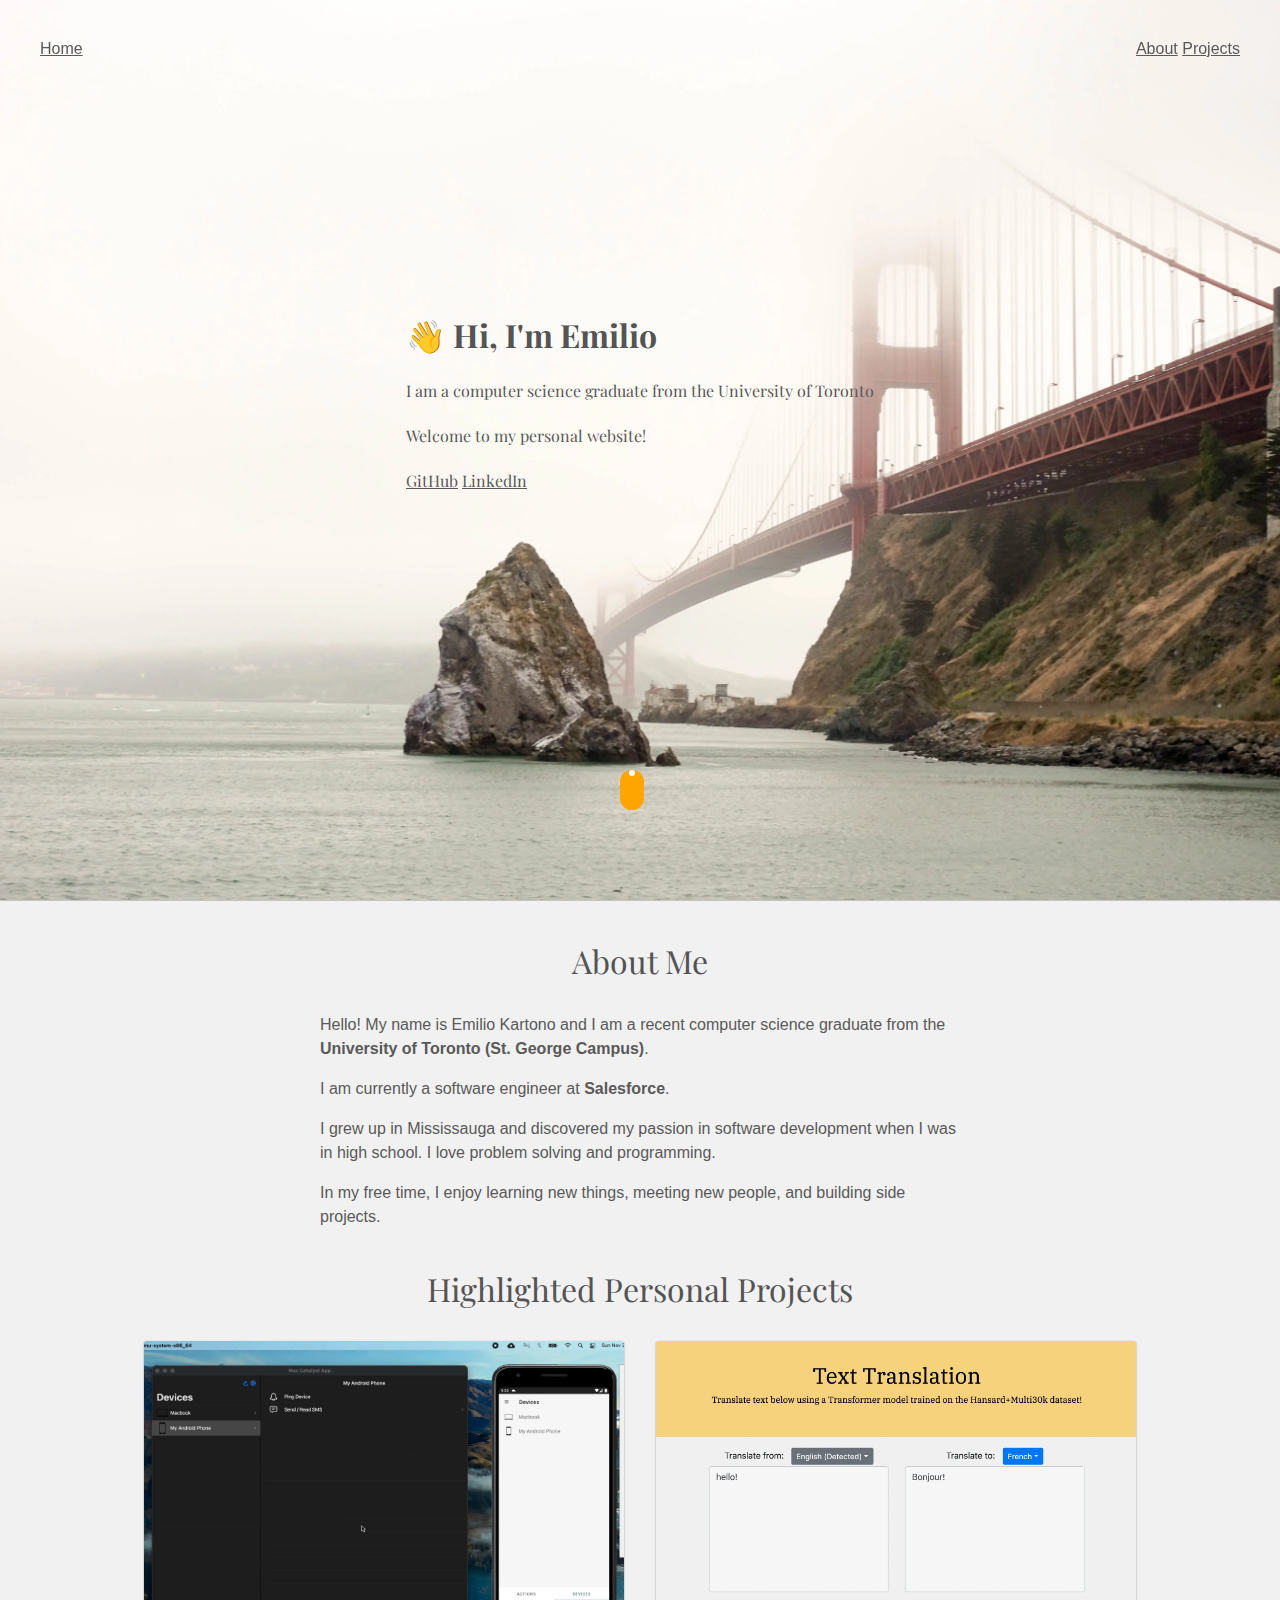
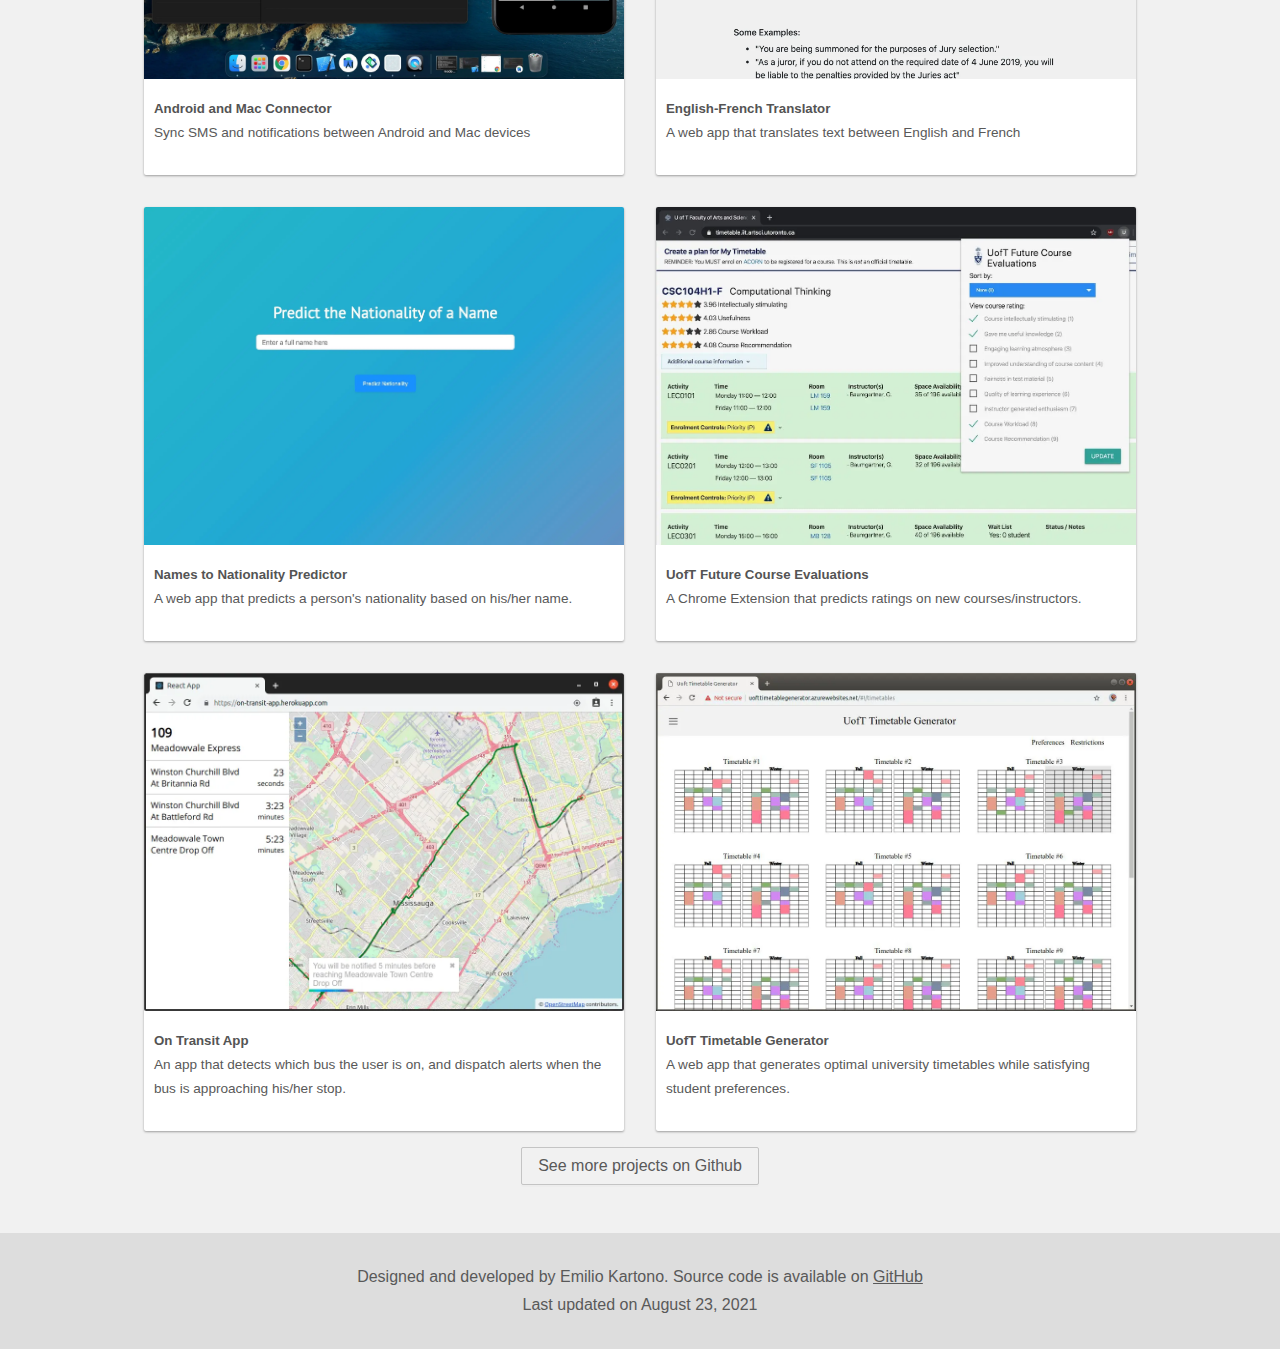
==== commit 62e86f13: "fix: fix merge conflict" ====
--- a/src/index.html
+++ b/src/index.html
@@ -62,11 +62,7 @@
     <div class="side-projects">
       <a class="side-project" href="https://github.com/EKarton/Android-Mac-Connector"
         title="Android Mac Connector project">
-<<<<<<< HEAD
         <img class="side-project__image" width="480" height="338" src="assets/images/optimized/android-mac-connector-demo.webp"
-=======
-        <img class="side-project__image" width="480" height="338" src="assets/images/android-mac-connector-demo.png"
->>>>>>> b5ac57fd1cae82fa1e1e8e66f260c1287e4a0196
           title="Android Mac Connector" />
         <div class="side-project__captions">
           <h5 class="side-project__title">Android and Mac Connector</h5>
@@ -76,11 +72,7 @@
 
       <a class="side-project" href="https://github.com/EKarton/English-French-Translator"
         title="English French Translator project">
-<<<<<<< HEAD
         <img class="side-project__image" width="480" height="338" src="assets/images/optimized/english-french-translator.webp"
-=======
-        <img class="side-project__image" width="480" height="338" src="assets/images/english-french-translator.png"
->>>>>>> b5ac57fd1cae82fa1e1e8e66f260c1287e4a0196
           title="English French translator" />
         <div class=" side-project__captions">
           <h5 class="side-project__title">English-French Translator</h5>
@@ -90,11 +82,7 @@
 
       <a class="side-project" href="https://github.com/EKarton/Names-To-Nationality-Predictor"
         title="Names to Nationality Predictor">
-<<<<<<< HEAD
         <img class="side-project__image" width="480" height="338" src="assets/images/optimized/names-to-nationality-predicter.webp"
-=======
-        <img class="side-project__image" width="480" height="338" src="assets/images/names-to-nationality-predicter.png"
->>>>>>> b5ac57fd1cae82fa1e1e8e66f260c1287e4a0196
           title="Names to nationality predicter" />
         <div class="side-project__captions">
           <h5 class="side-project__title">Names to Nationality Predictor</h5>
@@ -106,11 +94,7 @@
 
       <a class="side-project" href="https://github.com/EKarton/UofT-Future-Course-Evaluations"
         title="UofT Future Course Evaluations">
-<<<<<<< HEAD
         <img class="side-project__image" width="480" height="338" src="assets/images/optimized/uoft-future-course-eval.webp"
-=======
-        <img class="side-project__image" width="480" height="338" src="assets/images/uoft-future-course-eval.png"
->>>>>>> b5ac57fd1cae82fa1e1e8e66f260c1287e4a0196
           title="UofT Future Course Evaluations" />
         <div class="side-project__captions">
           <h5 class="side-project__title">UofT Future Course Evaluations</h5>
@@ -121,11 +105,7 @@
       </a>
 
       <a class="side-project" href="https://github.com/EKarton/On-Transit-App" title="On Transit App">
-<<<<<<< HEAD
         <img class="side-project__image" width="480" height="338" src="assets/images/optimized/on-transit-app-icon.webp"
-=======
-        <img class="side-project__image" width="480" height="338" src="assets/images/on-transit-app-icon.png"
->>>>>>> b5ac57fd1cae82fa1e1e8e66f260c1287e4a0196
           title="On Transit App" />
         <div class="side-project__captions">
           <h5 class="side-project__title">On Transit App</h5>
@@ -138,11 +118,7 @@
 
       <a class="side-project" href="https://github.com/EKarton/UofT-Timetable-Generator"
         title="UofT Timetable Generator">
-<<<<<<< HEAD
         <img class=" side-project__image" width="480" height="338" src="assets/images/optimized/uoft-timetable-icon.webp"
-=======
-        <img class=" side-project__image" width="480" height="338" src="assets/images/uoft-timetable-icon.png"
->>>>>>> b5ac57fd1cae82fa1e1e8e66f260c1287e4a0196
           title="UofT Timetable Generator" />
         <div class="side-project__captions">
           <h5 class="side-project__title">UofT Timetable Generator</h5>
--- a/src/styles.css
+++ b/src/styles.css
@@ -51,7 +51,7 @@
   box-shadow: inset 0 0 0 1px orange;
   border-radius: 25px;
   bottom: 10%;
-  background-color: transparent;
+  background-color: orange;
   border: none;
   position: absolute;
   left: 50%;
@@ -63,7 +63,7 @@
   content: '';
   width: 6px;
   height: 6px;
-  background: orange;
+  background: white;
   margin-left: -3px;
   top: 0px;
   border-radius: 4px;
@@ -76,7 +76,7 @@
 }
 
 .scroll-icon:hover {
-  background-color: rgba(115, 113, 113, 0.65);
+  background-color: #ffb84d;
   -webkit-transition: all 200ms ease-in;
   -webkit-transform: scale(1.1);
   -ms-transition: all 200ms ease-in;
